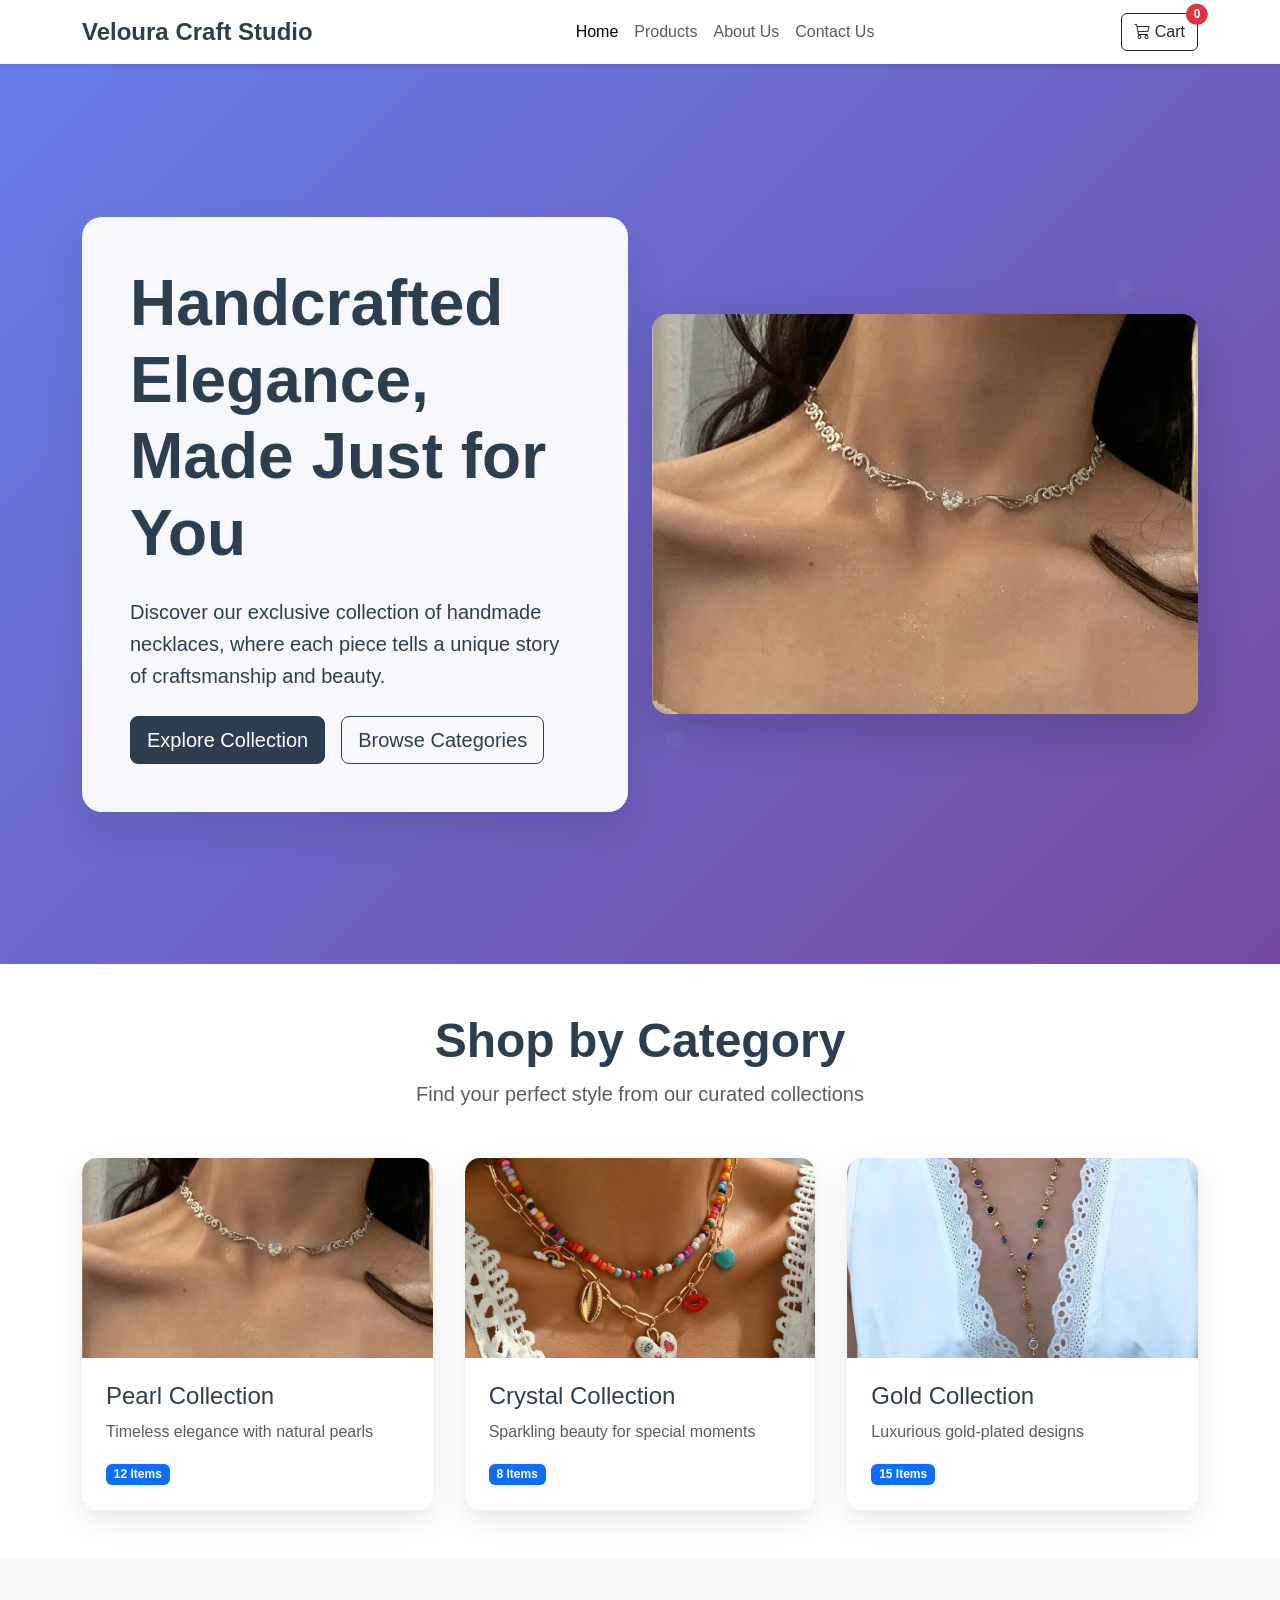
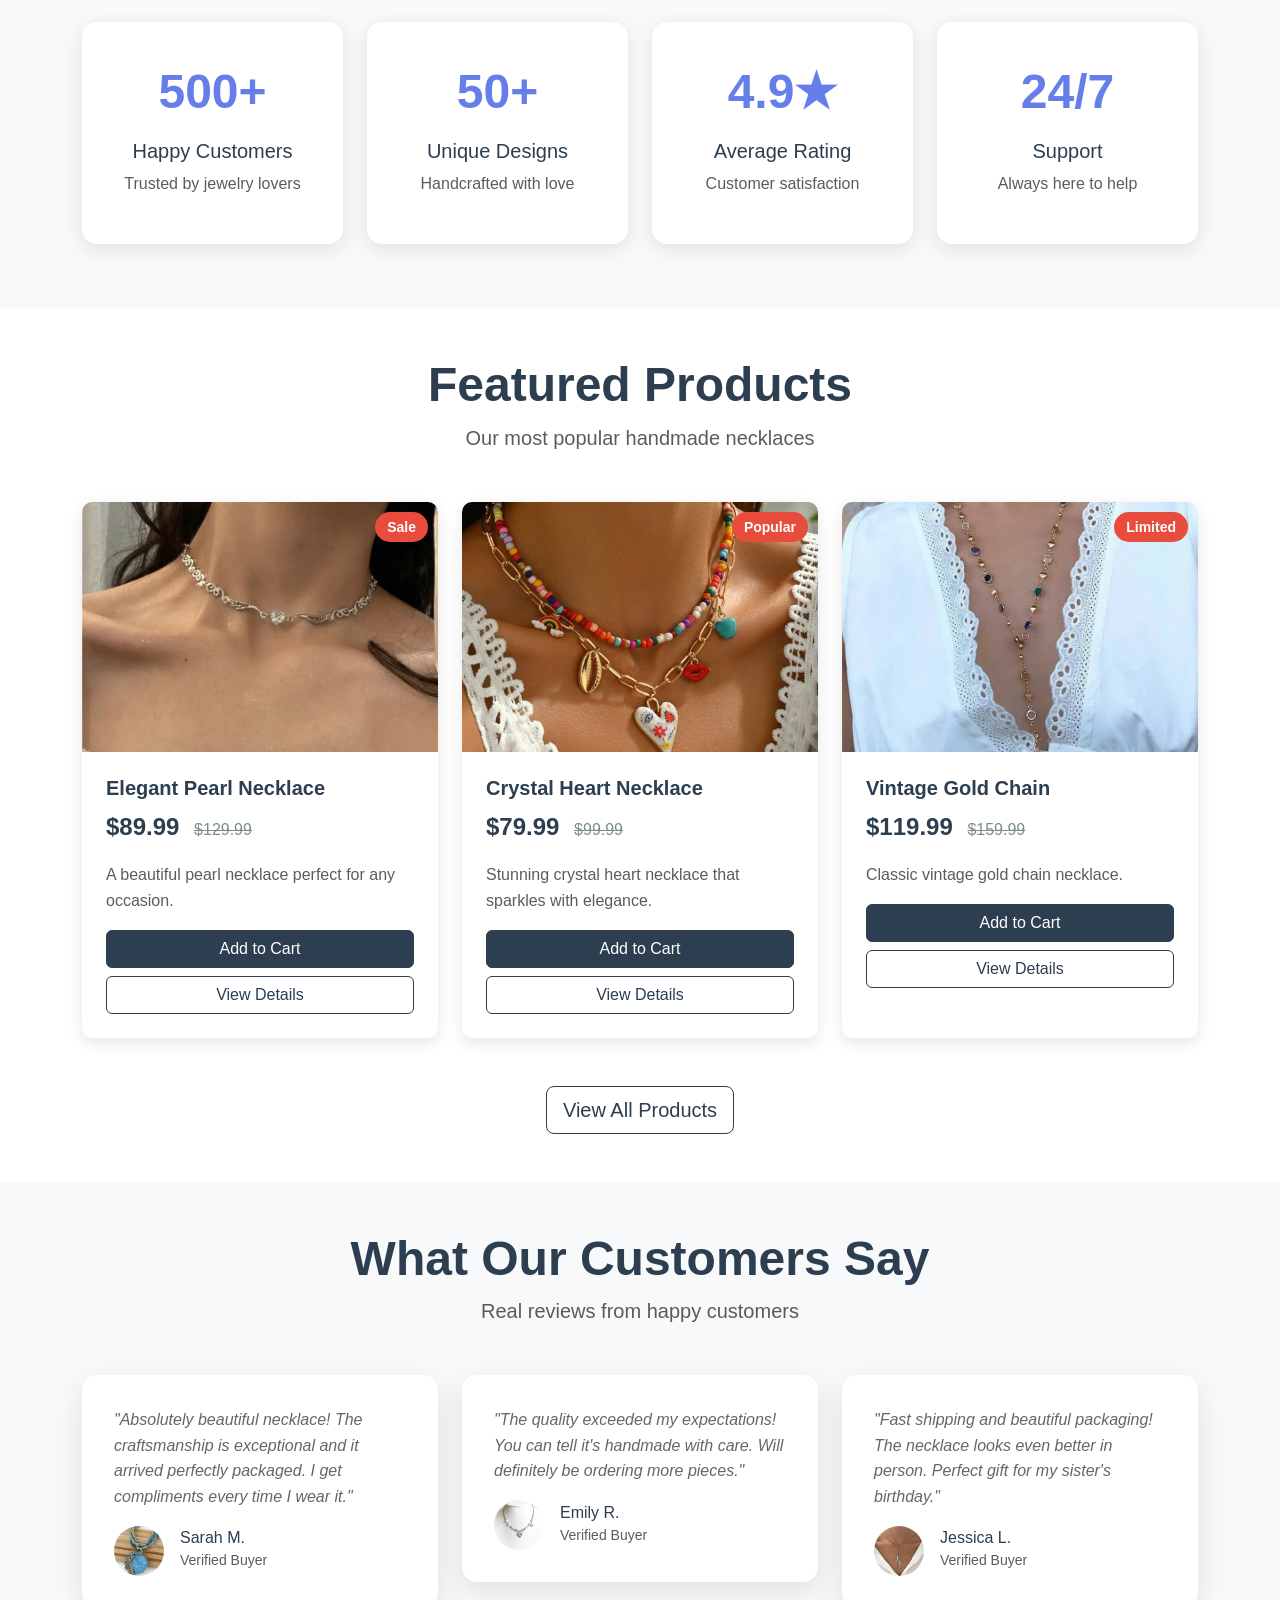
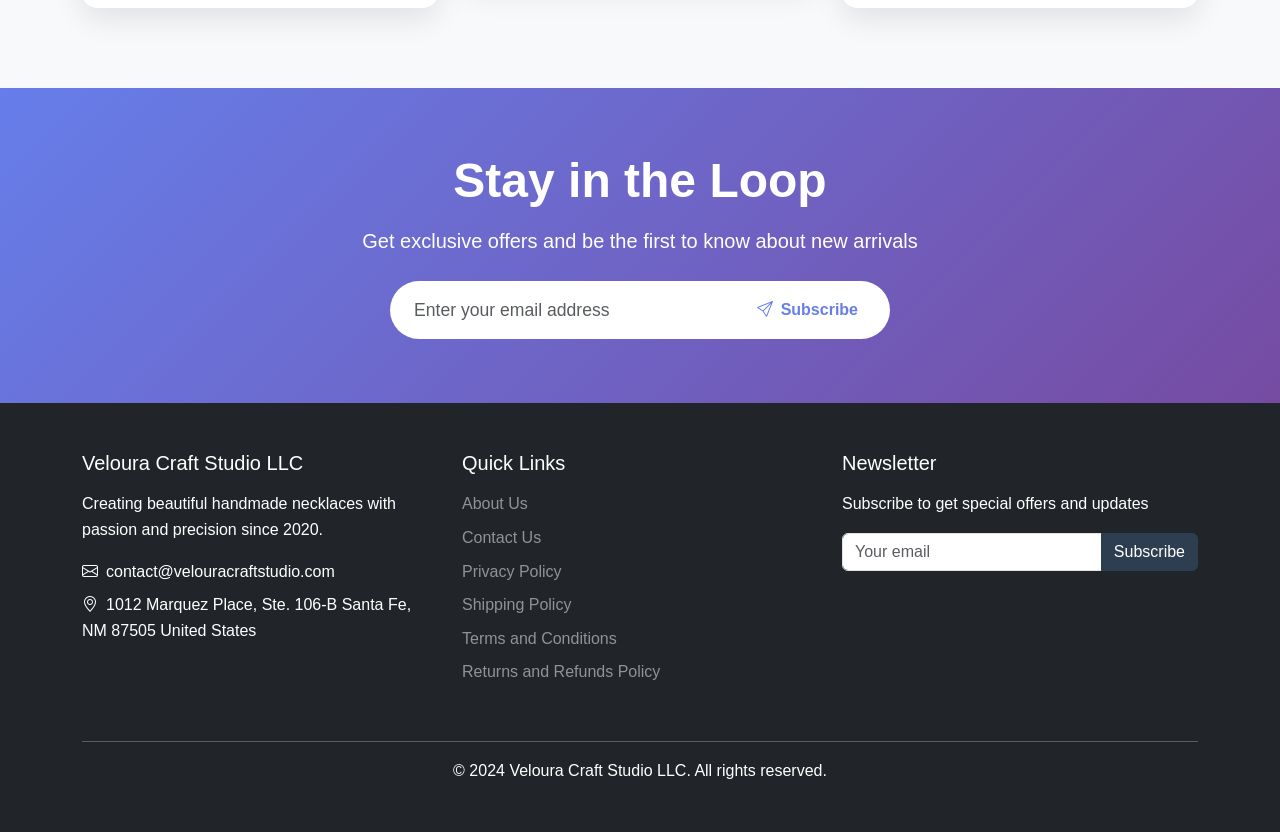
==== index.html @ 4059efa7 "first commit" ====
<!DOCTYPE html>
<html lang="en">
<head>
    <meta charset="UTF-8">
    <meta name="viewport" content="width=device-width, initial-scale=1.0">
    <title>Veloura Craft Studio LLC - Handmade Necklaces</title>
    <link href="https://cdn.jsdelivr.net/npm/bootstrap@5.3.0/dist/css/bootstrap.min.css" rel="stylesheet">
    <link rel="stylesheet" href="https://cdn.jsdelivr.net/npm/bootstrap-icons@1.11.0/font/bootstrap-icons.css">
    <link rel="stylesheet" href="styles.css">
    <style>
        .hero-new {
            background: linear-gradient(135deg, #667eea 0%, #764ba2 100%);
            min-height: 100vh;
            position: relative;
            overflow: hidden;
        }
        
        .hero-new::before {
            content: '';
            position: absolute;
            top: 0;
            left: 0;
            right: 0;
            bottom: 0;
            background: url('data:image/svg+xml,<svg xmlns="http://www.w3.org/2000/svg" viewBox="0 0 100 100"><defs><pattern id="grain" width="100" height="100" patternUnits="userSpaceOnUse"><circle cx="25" cy="25" r="1" fill="white" opacity="0.1"/><circle cx="75" cy="75" r="1" fill="white" opacity="0.1"/><circle cx="50" cy="50" r="1" fill="white" opacity="0.1"/></pattern></defs><rect width="100" height="100" fill="url(%23grain)"/></svg>');
            opacity: 0.3;
            z-index: 1;
        }
        
        .hero-content-new {
            position: relative;
            z-index: 2;
        }
        
        .floating-card {
            background: rgba(255, 255, 255, 0.95);
            backdrop-filter: blur(10px);
            border-radius: 20px;
            box-shadow: 0 20px 40px rgba(0, 0, 0, 0.1);
            transition: all 0.3s ease;
        }
        
        .floating-card:hover {
            transform: translateY(-10px);
            box-shadow: 0 30px 60px rgba(0, 0, 0, 0.15);
        }
        
        .category-grid {
            display: grid;
            grid-template-columns: repeat(auto-fit, minmax(250px, 1fr));
            gap: 2rem;
            margin-top: 3rem;
        }
        
        .category-card {
            background: white;
            border-radius: 15px;
            overflow: hidden;
            box-shadow: 0 10px 30px rgba(0, 0, 0, 0.1);
            transition: all 0.3s ease;
            cursor: pointer;
        }
        
        .category-card:hover {
            transform: scale(1.05);
            box-shadow: 0 15px 40px rgba(0, 0, 0, 0.15);
        }
        
        .category-image {
            height: 200px;
            overflow: hidden;
            position: relative;
        }
        
        .category-image img {
            width: 100%;
            height: 100%;
            object-fit: cover;
            transition: transform 0.3s ease;
        }
        
        .category-card:hover .category-image img {
            transform: scale(1.1);
        }
        
        .stats-section {
            background: #f8f9fa;
            padding: 4rem 0;
        }
        
        .stat-card {
            text-align: center;
            padding: 2rem;
            background: white;
            border-radius: 15px;
            box-shadow: 0 5px 20px rgba(0, 0, 0, 0.1);
            transition: all 0.3s ease;
        }
        
        .stat-card:hover {
            transform: translateY(-5px);
            box-shadow: 0 10px 30px rgba(0, 0, 0, 0.15);
        }
        
        .stat-number {
            font-size: 3rem;
            font-weight: bold;
            color: #667eea;
            margin-bottom: 0.5rem;
        }
        
        .testimonial-card {
            background: white;
            border-radius: 15px;
            padding: 2rem;
            box-shadow: 0 10px 30px rgba(0, 0, 0, 0.1);
            margin-bottom: 2rem;
        }
        
        .testimonial-text {
            font-style: italic;
            margin-bottom: 1rem;
            color: #666;
        }
        
        .testimonial-author {
            display: flex;
            align-items: center;
            gap: 1rem;
        }
        
        .author-avatar {
            width: 50px;
            height: 50px;
            border-radius: 50%;
            object-fit: cover;
        }
        
        .newsletter-section {
            background: linear-gradient(135deg, #667eea 0%, #764ba2 100%);
            color: white;
            padding: 4rem 0;
        }
        
        .newsletter-form-new {
            max-width: 500px;
            margin: 0 auto;
        }
        
        .newsletter-input {
            border-radius: 50px;
            border: none;
            padding: 1rem 1.5rem;
            font-size: 1.1rem;
        }
        
        .newsletter-btn {
            border-radius: 50px;
            padding: 1rem 2rem;
            background: white;
            color: #667eea;
            border: none;
            font-weight: bold;
            transition: all 0.3s ease;
        }
        
        .newsletter-btn:hover {
            transform: scale(1.05);
            box-shadow: 0 10px 30px rgba(0, 0, 0, 0.2);
        }
    </style>
</head>
<body>
    <!-- Navigation -->
    <nav class="navbar navbar-expand-lg navbar-light bg-white shadow-sm sticky-top">
        <div class="container">
            <a class="navbar-brand fw-bold" href="index-new.html">Veloura Craft Studio</a>
            <button class="navbar-toggler" type="button" data-bs-toggle="collapse" data-bs-target="#navbarNav">
                <span class="navbar-toggler-icon"></span>
            </button>
            <div class="collapse navbar-collapse" id="navbarNav">
                <ul class="navbar-nav mx-auto">
                    <li class="nav-item">
                        <a class="nav-link active" href="index-new.html">Home</a>
                    </li>
                    <li class="nav-item">
                        <a class="nav-link" href="products.html">Products</a>
                    </li>
                    <li class="nav-item">
                        <a class="nav-link" href="about.html">About Us</a>
                    </li>
                    <li class="nav-item">
                        <a class="nav-link" href="contact.html">Contact Us</a>
                    </li>
                </ul>
                <div class="d-flex">
                    <button class="btn btn-outline-dark position-relative" onclick="window.location.href='cart.html'">
                        <i class="bi bi-cart3"></i> Cart
                        <span class="position-absolute top-0 start-100 translate-middle badge rounded-pill bg-danger" id="cart-count">0</span>
                    </button>
                </div>
            </div>
        </div>
    </nav>

    <!-- New Hero Section -->
    <section class="hero-new">
        <div class="container">
            <div class="hero-content-new">
                <div class="row align-items-center min-vh-100">
                    <div class="col-lg-6">
                        <div class="floating-card p-5">
                            <h1 class="display-3 fw-bold mb-4">Handcrafted Elegance, Made Just for You</h1>
                            <p class="lead mb-4">Discover our exclusive collection of handmade necklaces, where each piece tells a unique story of craftsmanship and beauty.</p>
                            <div class="d-flex gap-3 flex-wrap">
                                <a href="products.html" class="btn btn-primary btn-lg">Explore Collection</a>
                                <a href="#categories" class="btn btn-outline-primary btn-lg">Browse Categories</a>
                            </div>
                        </div>
                    </div>
                    <div class="col-lg-6">
                        <div class="hero-image text-center">
                            <img src="Products/1/variant-image-1.jpeg" alt="Handmade Necklace" class="img-fluid rounded-4 shadow-lg" style="max-height: 400px; object-fit: cover;">
                        </div>
                    </div>
                </div>
            </div>
        </div>
    </section>

    <!-- Categories Section -->
    <section class="py-5" id="categories">
        <div class="container">
            <div class="text-center mb-5">
                <h2 class="display-5 fw-bold">Shop by Category</h2>
                <p class="lead text-muted">Find your perfect style from our curated collections</p>
            </div>
            <div class="category-grid">
                <div class="category-card" onclick="window.location.href='products.html'">
                    <div class="category-image">
                        <img src="Products/1/variant-image-1.jpeg" alt="Pearl Collection">
                    </div>
                    <div class="p-4">
                        <h4>Pearl Collection</h4>
                        <p class="text-muted mb-3">Timeless elegance with natural pearls</p>
                        <span class="badge bg-primary">12 Items</span>
                    </div>
                </div>
                
                <div class="category-card" onclick="window.location.href='products.html'">
                    <div class="category-image">
                        <img src="Products/2/main-image-1.jpeg" alt="Crystal Collection">
                    </div>
                    <div class="p-4">
                        <h4>Crystal Collection</h4>
                        <p class="text-muted mb-3">Sparkling beauty for special moments</p>
                        <span class="badge bg-primary">8 Items</span>
                    </div>
                </div>
                
                <div class="category-card" onclick="window.location.href='products.html'">
                    <div class="category-image">
                        <img src="Products/3/variant-image-1.jpeg" alt="Gold Collection">
                    </div>
                    <div class="p-4">
                        <h4>Gold Collection</h4>
                        <p class="text-muted mb-3">Luxurious gold-plated designs</p>
                        <span class="badge bg-primary">15 Items</span>
                    </div>
                </div>
            </div>
        </div>
    </section>

    <!-- Stats Section -->
    <section class="stats-section">
        <div class="container">
            <div class="row g-4">
                <div class="col-md-3">
                    <div class="stat-card">
                        <div class="stat-number">500+</div>
                        <h5>Happy Customers</h5>
                        <p class="text-muted">Trusted by jewelry lovers</p>
                    </div>
                </div>
                <div class="col-md-3">
                    <div class="stat-card">
                        <div class="stat-number">50+</div>
                        <h5>Unique Designs</h5>
                        <p class="text-muted">Handcrafted with love</p>
                    </div>
                </div>
                <div class="col-md-3">
                    <div class="stat-card">
                        <div class="stat-number">4.9★</div>
                        <h5>Average Rating</h5>
                        <p class="text-muted">Customer satisfaction</p>
                    </div>
                </div>
                <div class="col-md-3">
                    <div class="stat-card">
                        <div class="stat-number">24/7</div>
                        <h5>Support</h5>
                        <p class="text-muted">Always here to help</p>
                    </div>
                </div>
            </div>
        </div>
    </section>

    <!-- Featured Products -->
    <section class="py-5">
        <div class="container">
            <div class="text-center mb-5">
                <h2 class="display-5 fw-bold">Featured Products</h2>
                <p class="lead text-muted">Our most popular handmade necklaces</p>
            </div>
            <div class="row g-4" id="featured-products-new">
                <!-- Products will be loaded here -->
            </div>
            <div class="text-center mt-5">
                <a href="products.html" class="btn btn-outline-primary btn-lg">View All Products</a>
            </div>
        </div>
    </section>

    <!-- Testimonials -->
    <section class="py-5 bg-light">
        <div class="container">
            <div class="text-center mb-5">
                <h2 class="display-5 fw-bold">What Our Customers Say</h2>
                <p class="lead text-muted">Real reviews from happy customers</p>
            </div>
            <div class="row">
                <div class="col-lg-4">
                    <div class="testimonial-card">
                        <div class="testimonial-text">
                            "Absolutely beautiful necklace! The craftsmanship is exceptional and it arrived perfectly packaged. I get compliments every time I wear it."
                        </div>
                        <div class="testimonial-author">
                            <img src="Products/4/variant-image-1.jpeg" alt="Sarah M." class="author-avatar">
                            <div>
                                <h6 class="mb-0">Sarah M.</h6>
                                <small class="text-muted">Verified Buyer</small>
                            </div>
                        </div>
                    </div>
                </div>
                <div class="col-lg-4">
                    <div class="testimonial-card">
                        <div class="testimonial-text">
                            "The quality exceeded my expectations! You can tell it's handmade with care. Will definitely be ordering more pieces."
                        </div>
                        <div class="testimonial-author">
                            <img src="Products/5/main-image-1.jpeg" alt="Emily R." class="author-avatar">
                            <div>
                                <h6 class="mb-0">Emily R.</h6>
                                <small class="text-muted">Verified Buyer</small>
                            </div>
                        </div>
                    </div>
                </div>
                <div class="col-lg-4">
                    <div class="testimonial-card">
                        <div class="testimonial-text">
                            "Fast shipping and beautiful packaging! The necklace looks even better in person. Perfect gift for my sister's birthday."
                        </div>
                        <div class="testimonial-author">
                            <img src="Products/6/variant-image-1.jpeg" alt="Jessica L." class="author-avatar">
                            <div>
                                <h6 class="mb-0">Jessica L.</h6>
                                <small class="text-muted">Verified Buyer</small>
                            </div>
                        </div>
                    </div>
                </div>
            </div>
        </div>
    </section>

    <!-- Newsletter Section -->
    <section class="newsletter-section">
        <div class="container">
            <div class="text-center">
                <h2 class="display-5 fw-bold mb-3">Stay in the Loop</h2>
                <p class="lead mb-4">Get exclusive offers and be the first to know about new arrivals</p>
                <form class="newsletter-form-new" id="newsletter-form-new">
                    <div class="input-group">
                        <input type="email" class="form-control newsletter-input" placeholder="Enter your email address" required>
                        <button class="btn newsletter-btn" type="submit">
                            <i class="bi bi-send me-2"></i>Subscribe
                        </button>
                    </div>
                </form>
            </div>
        </div>
    </section>

    <!-- Footer -->
    <footer class="bg-dark text-white py-5">
        <div class="container">
            <div class="row">
                <div class="col-lg-4 mb-4">
                    <h5 class="mb-3">Veloura Craft Studio LLC</h5>
                    <p class="mb-3">Creating beautiful handmade necklaces with passion and precision since 2020.</p>
                    <div class="contact-info">
                        <p class="mb-2"><i class="bi bi-envelope me-2"></i>contact@velouracraftstudio.com</p>
                        <p class="mb-2"><i class="bi bi-geo-alt me-2"></i>1012 Marquez Place, Ste. 106-B Santa Fe, NM 87505 United States</p>
                    </div>
                </div>
                <div class="col-lg-4 mb-4">
                    <h5 class="mb-3">Quick Links</h5>
                    <ul class="list-unstyled">
                        <li class="mb-2"><a href="about.html" class="text-white-50 text-decoration-none">About Us</a></li>
                        <li class="mb-2"><a href="contact.html" class="text-white-50 text-decoration-none">Contact Us</a></li>
                        <li class="mb-2"><a href="privacy.html" class="text-white-50 text-decoration-none">Privacy Policy</a></li>
                        <li class="mb-2"><a href="shipping.html" class="text-white-50 text-decoration-none">Shipping Policy</a></li>
                        <li class="mb-2"><a href="terms.html" class="text-white-50 text-decoration-none">Terms and Conditions</a></li>
                        <li class="mb-2"><a href="returns.html" class="text-white-50 text-decoration-none">Returns and Refunds Policy</a></li>
                    </ul>
                </div>
                <div class="col-lg-4 mb-4">
                    <h5 class="mb-3">Newsletter</h5>
                    <p class="mb-3">Subscribe to get special offers and updates</p>
                    <form id="newsletter-form">
                        <div class="input-group">
                            <input type="email" class="form-control" placeholder="Your email" required>
                            <button class="btn btn-primary" type="submit">Subscribe</button>
                        </div>
                    </form>
                </div>
            </div>
            <hr class="bg-white-50">
            <div class="text-center">
                <p class="mb-0">&copy; 2024 Veloura Craft Studio LLC. All rights reserved.</p>
            </div>
        </div>
    </footer>

    <script src="https://cdn.jsdelivr.net/npm/bootstrap@5.3.0/dist/js/bootstrap.bundle.min.js"></script>
    <script src="script.js"></script>
    <script>
        // Load featured products for new homepage
        function loadFeaturedProductsNew() {
            const container = document.getElementById('featured-products-new');
            if (!container) return;

            // Debug: Check if products array is available
            console.log('Products available:', products.length);
            
            const featuredProducts = products.slice(0, 3);
            
            container.innerHTML = featuredProducts.map(product => `
                <div class="col-md-4">
                    <div class="product-card">
                        <div class="product-image">
                            <img src="${product.image}" alt="${product.name}">
                            ${product.badge ? `<span class="product-badge">${product.badge}</span>` : ''}
                        </div>
                        <div class="product-info">
                            <h3 class="product-title">${product.name}</h3>
                            <div class="product-price">
                                $${product.price.toFixed(2)}
                                ${product.originalPrice ? `<span class="original-price">$${product.originalPrice.toFixed(2)}</span>` : ''}
                            </div>
                            <p class="text-muted">${product.description}</p>
                            <div class="d-grid gap-2">
                                <button class="btn btn-primary" onclick="window.addToCart && window.addToCart(${product.id}, null, 1)">Add to Cart</button>
                                <a href="product-detail.html?id=${product.id}" class="btn btn-outline-primary">View Details</a>
                            </div>
                        </div>
                    </div>
                </div>
            `).join('');
            
            // Debug: Check if buttons are created
            console.log('Featured products loaded');
        }

        // Newsletter form handler for new homepage
        document.addEventListener('DOMContentLoaded', function() {
            loadFeaturedProductsNew();
            updateCartCount();

            const newsletterFormNew = document.getElementById('newsletter-form-new');
            if (newsletterFormNew) {
                newsletterFormNew.addEventListener('submit', function(e) {
                    e.preventDefault();
                    const email = this.querySelector('input[type="email"]').value;
                    showToast('Thank you for subscribing to our newsletter!');
                    this.reset();
                });
            }
        });
    </script>
</body>
</html>
---- styles.css ----
/* Custom Styles for Veloura Craft Studio */

:root {
    --primary-color: #2c3e50;
    --secondary-color: #e74c3c;
    --accent-color: #f39c12;
    --text-dark: #2c3e50;
    --text-light: #7f8c8d;
    --bg-light: #ecf0f1;
}

body {
    font-family: 'Segoe UI', Tahoma, Geneva, Verdana, sans-serif;
    color: var(--text-dark);
    line-height: 1.6;
}

/* Hero Section */
.hero-section {
    background: linear-gradient(135deg, #667eea 0%, #764ba2 100%);
    color: white;
    position: relative;
    overflow: hidden;
}

.hero-section::before {
    content: '';
    position: absolute;
    top: 0;
    left: 0;
    right: 0;
    bottom: 0;
    background: rgba(0, 0, 0, 0.1);
    z-index: 1;
}

.hero-content {
    position: relative;
    z-index: 2;
}

.hero-image img {
    max-height: 500px;
    object-fit: cover;
    width: 100%;
}

/* Navigation */
.navbar-brand {
    font-size: 1.5rem;
    color: var(--primary-color) !important;
}

.nav-link {
    font-weight: 500;
    transition: color 0.3s ease;
}

.nav-link:hover {
    color: var(--secondary-color) !important;
}

/* Feature Box */
.feature-box {
    padding: 2rem;
    background: white;
    border-radius: 10px;
    box-shadow: 0 5px 15px rgba(0, 0, 0, 0.1);
    transition: transform 0.3s ease, box-shadow 0.3s ease;
}

.feature-box:hover {
    transform: translateY(-5px);
    box-shadow: 0 10px 25px rgba(0, 0, 0, 0.15);
}

.feature-icon {
    font-size: 3rem;
    color: var(--primary-color);
    margin-bottom: 1rem;
}

/* Product Cards */
.product-card {
    background: white;
    border-radius: 10px;
    overflow: hidden;
    box-shadow: 0 5px 15px rgba(0, 0, 0, 0.1);
    transition: transform 0.3s ease, box-shadow 0.3s ease;
    height: 100%;
}

.product-card:hover {
    transform: translateY(-5px);
    box-shadow: 0 10px 25px rgba(0, 0, 0, 0.15);
}

.product-image {
    height: 250px;
    overflow: hidden;
    position: relative;
}

.product-image img {
    width: 100%;
    height: 100%;
    object-fit: cover;
    transition: transform 0.3s ease;
}

.product-card:hover .product-image img {
    transform: scale(1.05);
}

.product-badge {
    position: absolute;
    top: 10px;
    right: 10px;
    background: var(--secondary-color);
    color: white;
    padding: 0.25rem 0.75rem;
    border-radius: 20px;
    font-size: 0.875rem;
    font-weight: 600;
}

.product-info {
    padding: 1.5rem;
}

.product-title {
    font-size: 1.25rem;
    font-weight: 600;
    margin-bottom: 0.5rem;
    color: var(--text-dark);
}

.product-price {
    font-size: 1.5rem;
    font-weight: 700;
    color: var(--primary-color);
    margin-bottom: 1rem;
}

.product-price .original-price {
    text-decoration: line-through;
    color: var(--text-light);
    font-size: 1rem;
    font-weight: 400;
    margin-left: 0.5rem;
}

/* Buttons */
.btn-primary {
    background: var(--primary-color);
    border-color: var(--primary-color);
    transition: all 0.3s ease;
}

.btn-primary:hover {
    background: var(--secondary-color);
    border-color: var(--secondary-color);
    transform: translateY(-2px);
}

.btn-outline-primary {
    color: var(--primary-color);
    border-color: var(--primary-color);
    transition: all 0.3s ease;
}

.btn-outline-primary:hover {
    background: var(--primary-color);
    border-color: var(--primary-color);
    transform: translateY(-2px);
}

/* Product Detail Page */
.product-gallery {
    position: relative;
}

.main-image {
    width: 100%;
    height: 500px;
    object-fit: cover;
    border-radius: 10px;
    margin-bottom: 1rem;
}

.thumbnail-container {
    display: flex;
    gap: 0.5rem;
    overflow-x: auto;
    padding: 0.5rem 0;
}

.thumbnail {
    width: 80px;
    height: 80px;
    object-fit: cover;
    border-radius: 8px;
    cursor: pointer;
    transition: all 0.3s ease;
    border: 2px solid transparent;
}

.thumbnail:hover,
.thumbnail.active {
    border-color: var(--primary-color);
    transform: scale(1.05);
}

.variant-selector {
    display: flex;
    gap: 0.5rem;
    margin: 1rem 0;
}

.variant-btn {
    width: 40px;
    height: 40px;
    border-radius: 50%;
    border: 2px solid #ddd;
    cursor: pointer;
    transition: all 0.3s ease;
}

.variant-btn:hover,
.variant-btn.active {
    border-color: var(--primary-color);
    transform: scale(1.1);
}

/* Shopping Cart */
.cart-item {
    background: white;
    border-radius: 10px;
    padding: 1rem;
    margin-bottom: 1rem;
    box-shadow: 0 2px 10px rgba(0, 0, 0, 0.1);
}

.cart-item-image {
    width: 100px;
    height: 100px;
    object-fit: cover;
    border-radius: 8px;
}

.quantity-controls {
    display: flex;
    align-items: center;
    gap: 0.5rem;
}

.quantity-btn {
    width: 30px;
    height: 30px;
    border: 1px solid #ddd;
    background: white;
    border-radius: 5px;
    cursor: pointer;
    transition: all 0.3s ease;
}

.quantity-btn:hover {
    background: var(--primary-color);
    color: white;
}

/* Footer */
footer {
    background: var(--primary-color) !important;
}

footer a {
    transition: color 0.3s ease;
}

footer a:hover {
    color: white !important;
}

/* Contact Form */
.contact-form {
    background: white;
    padding: 2rem;
    border-radius: 10px;
    box-shadow: 0 5px 15px rgba(0, 0, 0, 0.1);
}

.form-control:focus {
    border-color: var(--primary-color);
    box-shadow: 0 0 0 0.2rem rgba(44, 62, 80, 0.25);
}

/* Responsive Design */
@media (max-width: 768px) {
    .hero-section {
        text-align: center;
    }
    
    .hero-section .row {
        flex-direction: column-reverse;
    }
    
    .hero-image {
        margin-bottom: 2rem;
    }
    
    .hero-content h1 {
        font-size: 2rem;
    }
    
    .main-image {
        height: 300px;
    }
    
    .thumbnail {
        width: 60px;
        height: 60px;
    }
}

/* Loading Spinner */
.spinner {
    border: 4px solid #f3f3f3;
    border-top: 4px solid var(--primary-color);
    border-radius: 50%;
    width: 40px;
    height: 40px;
    animation: spin 1s linear infinite;
    margin: 2rem auto;
}

@keyframes spin {
    0% { transform: rotate(0deg); }
    100% { transform: rotate(360deg); }
}

/* Toast Notifications */
.toast-container {
    position: fixed;
    top: 20px;
    right: 20px;
    z-index: 1050;
}

.custom-toast {
    background: white;
    border-radius: 8px;
    box-shadow: 0 5px 15px rgba(0, 0, 0, 0.2);
    padding: 1rem;
    margin-bottom: 1rem;
    min-width: 300px;
    animation: slideIn 0.3s ease;
}

@keyframes slideIn {
    from {
        transform: translateX(100%);
        opacity: 0;
    }
    to {
        transform: translateX(0);
        opacity: 1;
    }
}

/* About Us Page */
.about-hero {
    background: linear-gradient(135deg, #667eea 0%, #764ba2 100%);
    color: white;
    padding: 4rem 0;
    text-align: center;
}

.team-member {
    text-align: center;
    padding: 2rem;
    background: white;
    border-radius: 10px;
    box-shadow: 0 5px 15px rgba(0, 0, 0, 0.1);
    transition: transform 0.3s ease;
}

.team-member:hover {
    transform: translateY(-5px);
}

.team-member img {
    width: 150px;
    height: 150px;
    border-radius: 50%;
    object-fit: cover;
    margin-bottom: 1rem;
}

/* Policy Pages */
.policy-page {
    padding: 2rem 0;
}

.policy-content {
    background: white;
    padding: 2rem;
    border-radius: 10px;
    box-shadow: 0 5px 15px rgba(0, 0, 0, 0.1);
}

.policy-content h2 {
    color: var(--primary-color);
    margin-bottom: 1rem;
}

.policy-content h3 {
    color: var(--primary-color);
    margin-top: 2rem;
    margin-bottom: 1rem;
}

.policy-content ul {
    margin-left: 1.5rem;
}

.policy-content li {
    margin-bottom: 0.5rem;
}
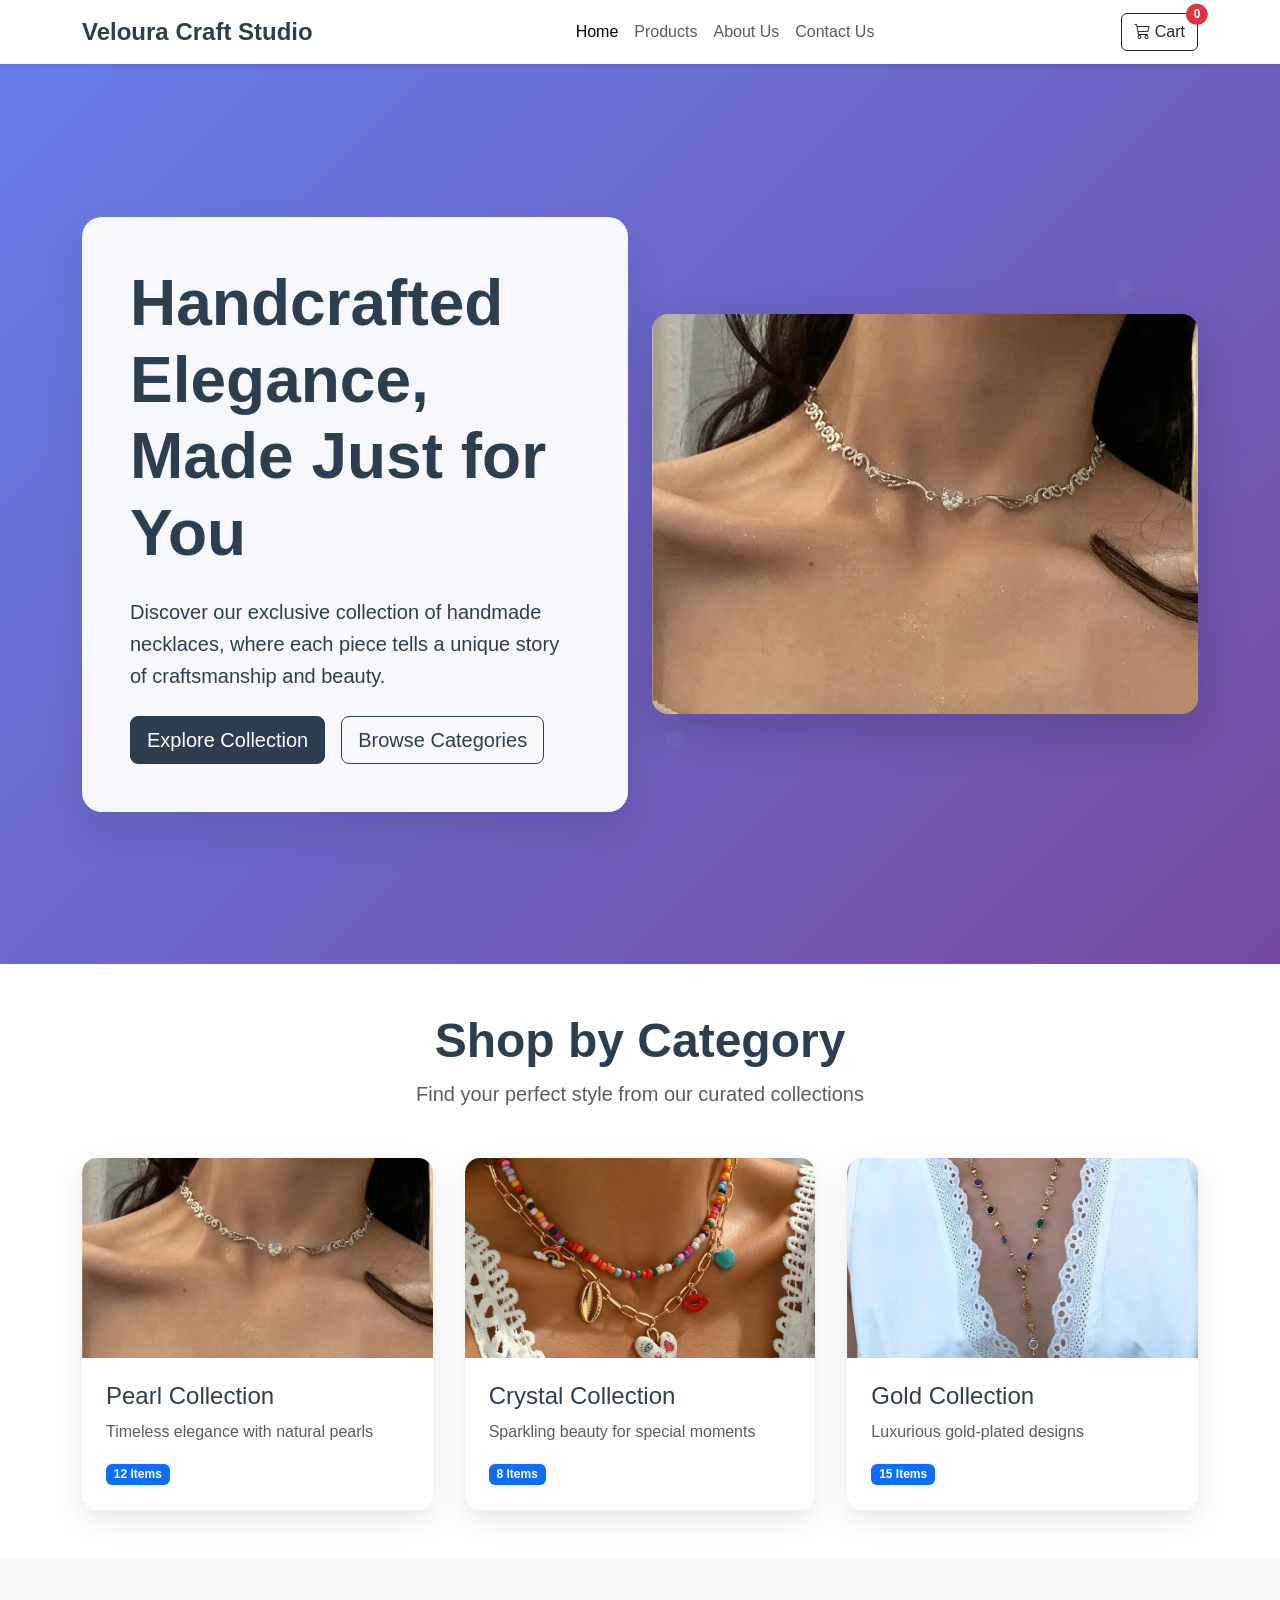
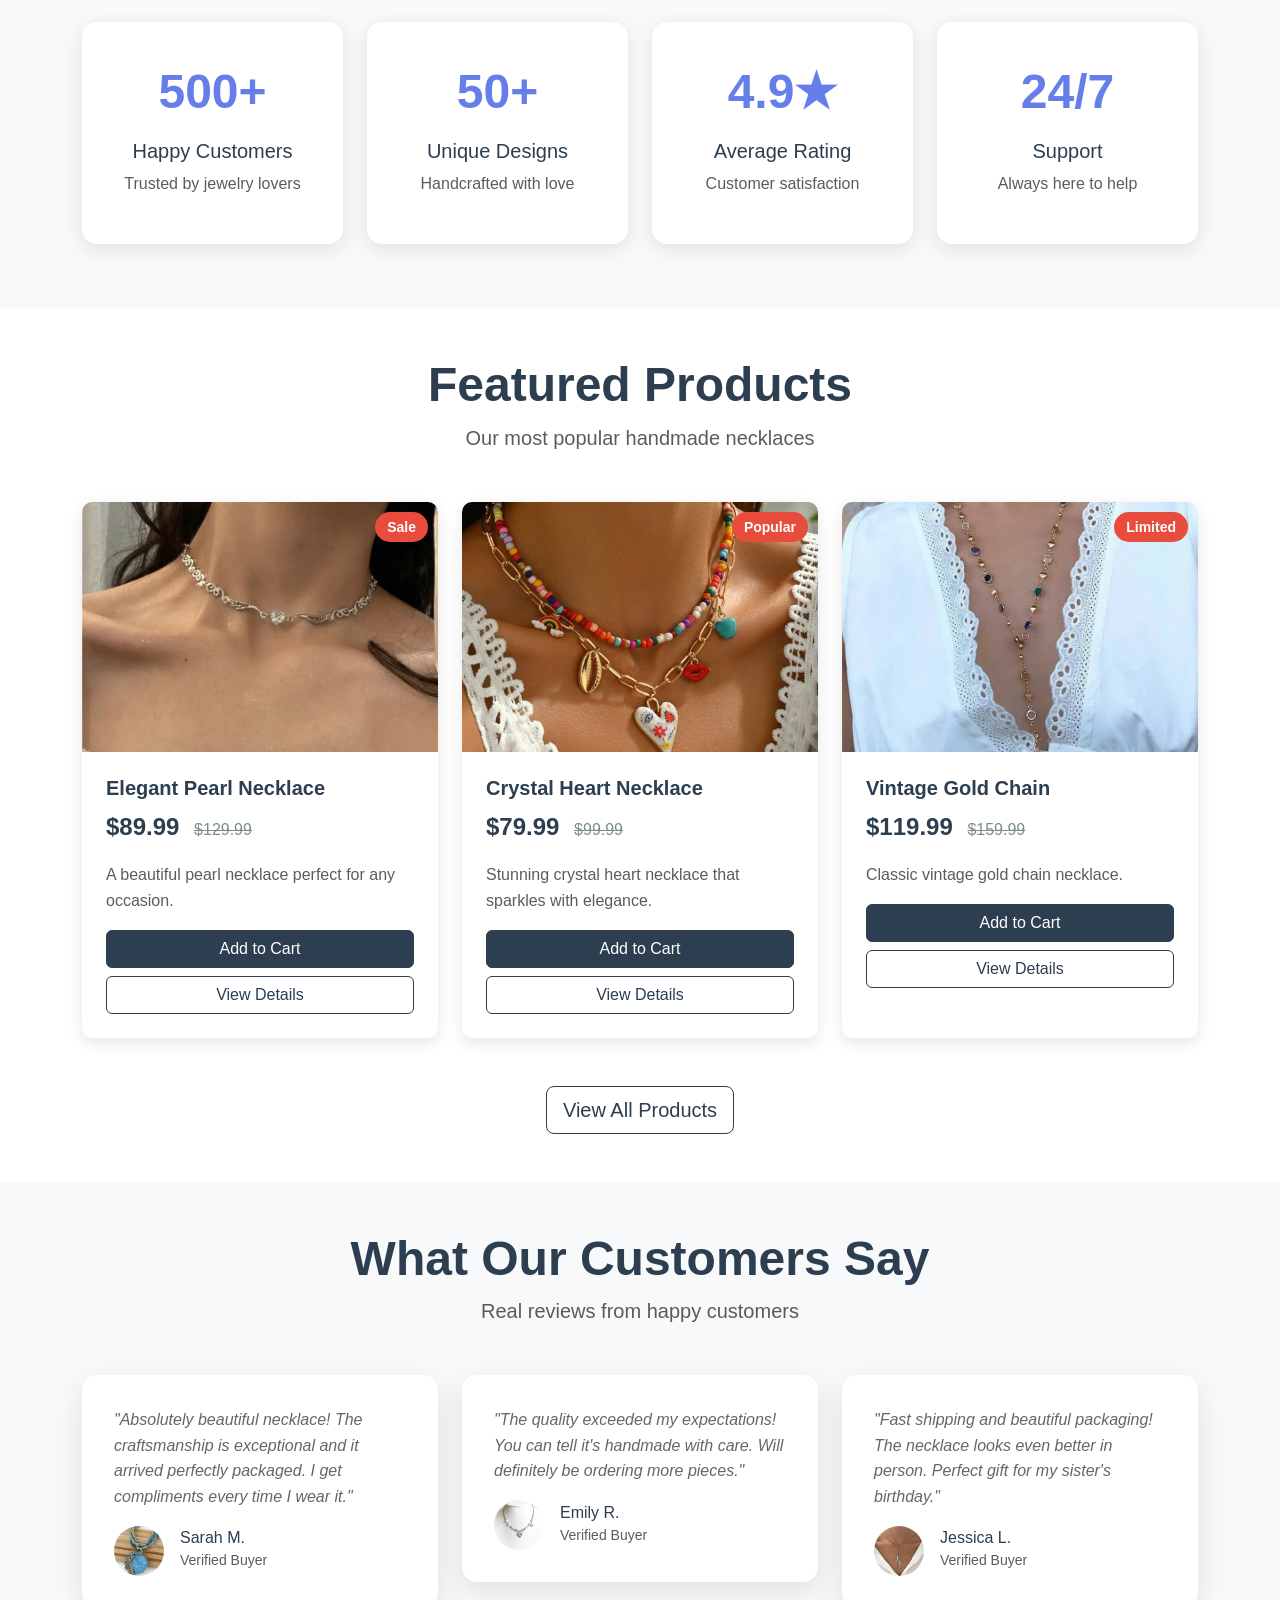
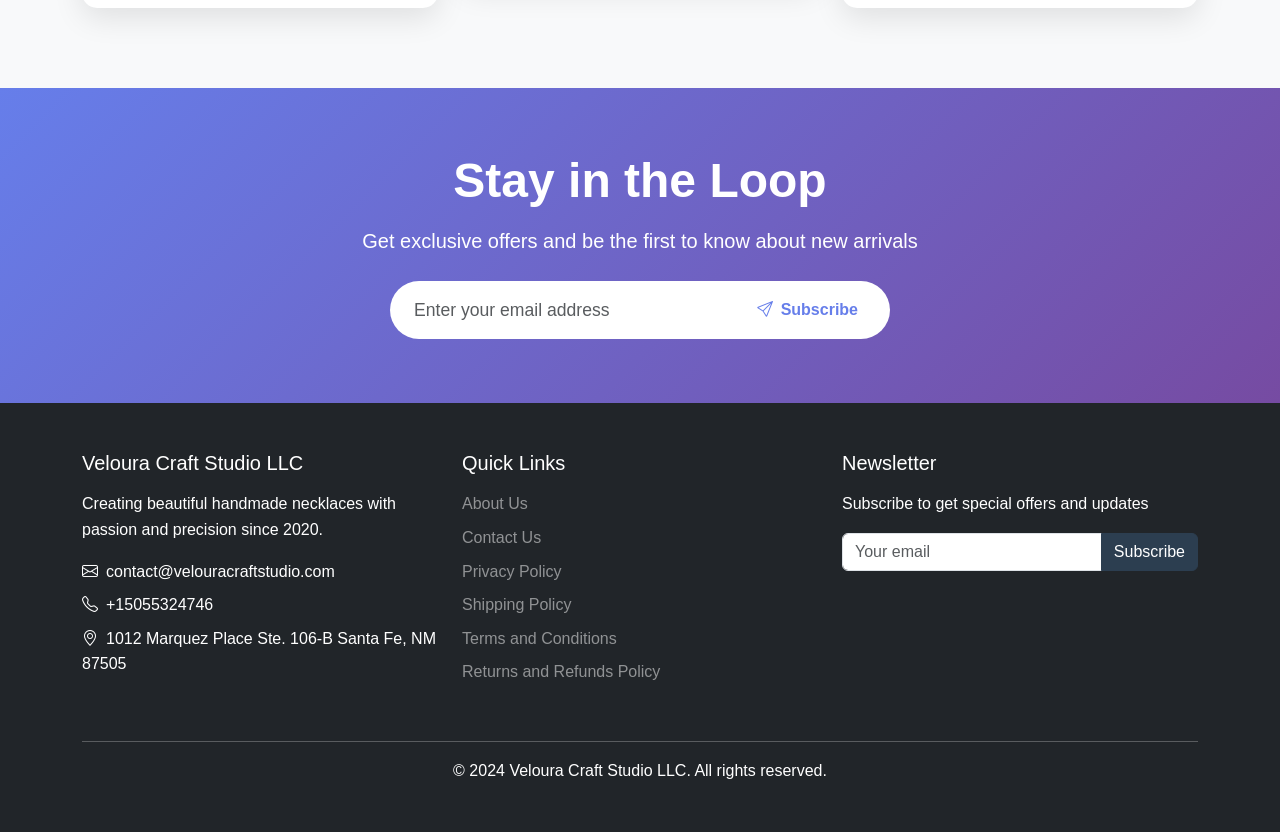
==== commit 95693821: "Update" ====
--- a/index.html
+++ b/index.html
@@ -405,7 +405,8 @@
                     <p class="mb-3">Creating beautiful handmade necklaces with passion and precision since 2020.</p>
                     <div class="contact-info">
                         <p class="mb-2"><i class="bi bi-envelope me-2"></i>contact@velouracraftstudio.com</p>
-                        <p class="mb-2"><i class="bi bi-geo-alt me-2"></i>1012 Marquez Place, Ste. 106-B Santa Fe, NM 87505 United States</p>
+                        <p class="mb-2"><i class="bi bi-telephone me-2"></i>+15055324746</p>
+                        <p class="mb-2"><i class="bi bi-geo-alt me-2"></i>1012 Marquez Place Ste. 106-B Santa Fe, NM 87505</p>
                     </div>
                 </div>
                 <div class="col-lg-4 mb-4">
